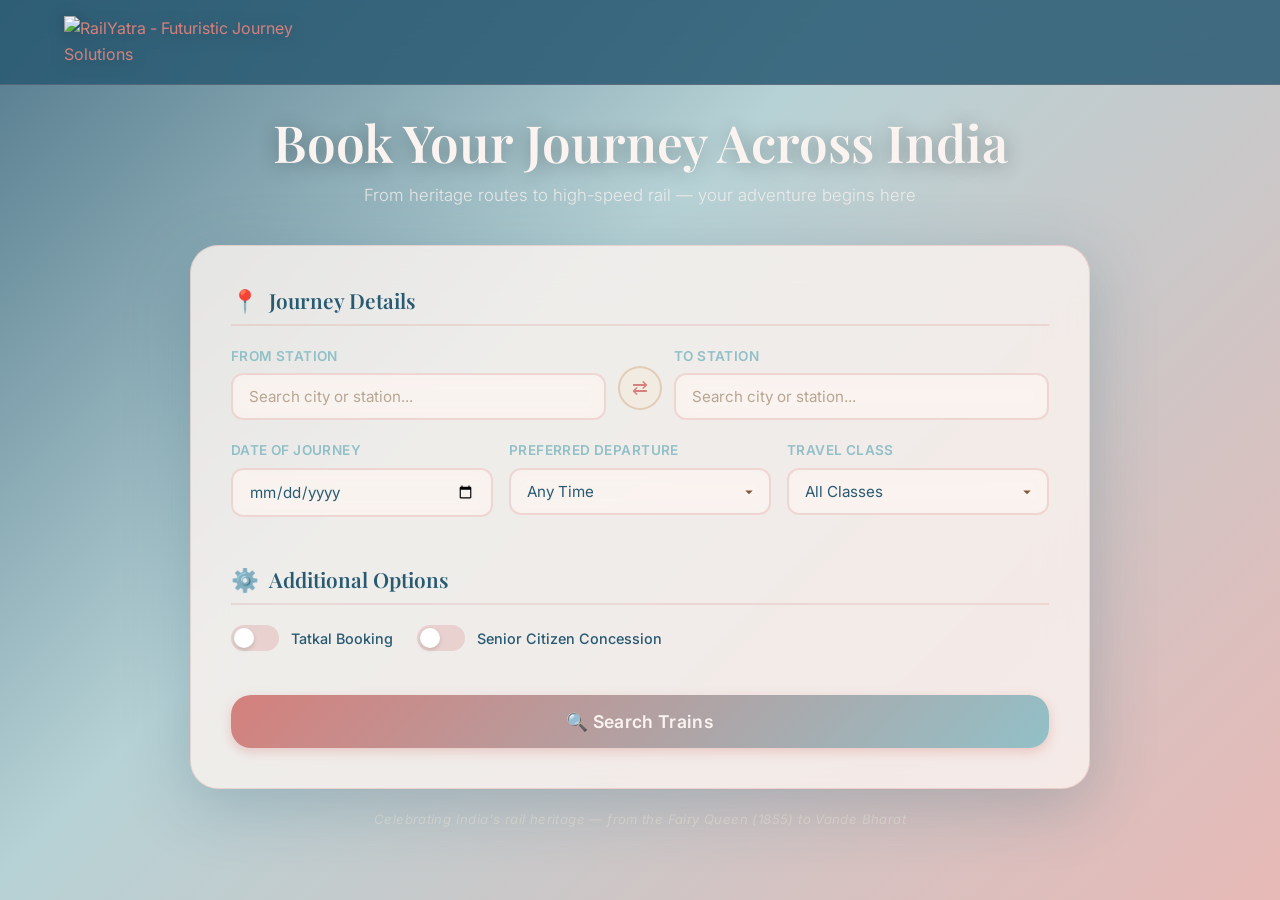
==== index.html @ cb6eae17 "Fix slideshow active class for hero section" ====
<!DOCTYPE html>
<html lang="en">
<head>
  <meta charset="UTF-8">
  <meta name="viewport" content="width=device-width, initial-scale=1.0">
  <meta name="description" content="RailYatra — Book Indian train tickets with ease. Search trains, compare prices, and book seats or apply for waiting list.">
  <title>RailYatra — Train Seat Booking Portal</title>
  <meta charset="UTF-8" />
  <title>RailYatra — Train Seat Booking Portal</title>
  
  <!-- Add your favicon here -->
  <link rel="icon" type="image/png" href="https://cdn.phototourl.com/free/2026-08-19-76118bb4-a28d-4fdc-ba7e-831e129bc135.png" />
  <link rel="stylesheet" href="styles.css">
  <style>
    /* Station dropdown styles */
    .station-input-wrapper {
      position: relative;
    }
    .station-dropdown {
      display: none;
      position: absolute;
      top: 100%;
      left: 0;
      right: 0;
      max-height: 240px;
      overflow-y: auto;
      background: rgba(243, 233, 220, 0.97);
      backdrop-filter: blur(16px);
      border: 1px solid rgba(192, 133, 82, 0.25);
      border-top: none;
      border-radius: 0 0 var(--radius-md) var(--radius-md);
      box-shadow: 0 8px 24px rgba(94, 48, 35, 0.15);
      z-index: 100;
    }
    .station-dropdown.visible { display: block; }
    .station-option {
      padding: 10px 16px;
      cursor: pointer;
      display: flex;
      align-items: center;
      gap: 12px;
      transition: background 0.15s;
      border-bottom: 1px solid rgba(192, 133, 82, 0.08);
    }
    .station-option:hover {
      background: rgba(192, 133, 82, 0.12);
    }
    .station-opt-code {
      font-weight: 700;
      font-size: 0.85rem;
      color: var(--amber);
      min-width: 45px;
      letter-spacing: 0.04em;
    }
    .station-opt-name {
      font-size: 0.88rem;
      color: var(--deep-brown);
      flex: 1;
    }
    .station-opt-city {
      font-size: 0.78rem;
      color: var(--text-muted);
    }

    /* Swap button */
    .swap-btn {
      width: 44px;
      height: 44px;
      border-radius: 50%;
      border: 2px solid rgba(192, 133, 82, 0.3);
      background: rgba(243, 233, 220, 0.6);
      color: var(--amber);
      font-size: 1.2rem;
      cursor: pointer;
      display: flex;
      align-items: center;
      justify-content: center;
      transition: all 0.3s ease;
      flex-shrink: 0;
      margin-top: 20px;
    }
    .swap-btn:hover {
      background: var(--amber);
      color: var(--cream);
      transform: rotate(180deg);
    }

    /* Station row layout */
    .station-row {
      display: flex;
      align-items: flex-start;
      gap: 12px;
    }
    .station-row .form-group { flex: 1; }

    /* Form section spacing */
    .form-section {
      margin-bottom: 28px;
    }
    .form-section:last-child { margin-bottom: 0; }

    /* Options row */
    .options-row {
      display: flex;
      gap: 24px;
      flex-wrap: wrap;
      margin-top: 8px;
    }

    /* Heritage banner text */
    .heritage-text {
      text-align: center;
      margin-top: 20px;
      font-size: 0.82rem;
      color: rgba(243, 233, 220, 0.5);
      font-style: italic;
      letter-spacing: 0.03em;
    }
  </style>
</head>
<body>

  <!-- Navbar -->
  <nav class="navbar" id="main-navbar">
    <div class="container">
      <a href="index.html" class="navbar-brand" title="RailYatra - Futuristic Journey Solutions">
        <img src="https://cdn.phototourl.com/free/2026-08-19-053d87a8-767c-47d0-b0b3-64b555b55510.png" alt="RailYatra - Futuristic Journey Solutions" class="main-brand-logo">
      </a>
    </div>
  </nav>

  <!-- Hero Section -->
<section class="hero" id="hero">
    <!-- Slideshow Background -->
    <div class="hero-slideshow">
    <div class="slide" style="background-image: url('heritage-train.jpg')"></div>
    <div class="slide" style="background-image: url('train-evolution.jpg')"></div>
    <div class="slide" style="background-image: url('modern-train.jpg')"></div>
</div>
    <div class="hero-overlay"></div>

    <!-- Booking Form -->
    <div class="hero-content">
      <h1 class="hero-title">Book Your Journey Across India</h1>
      <p class="hero-subtitle">From heritage routes to high-speed rail — your adventure begins here</p>

      <form class="booking-form" id="booking-form" autocomplete="off">

        <!-- Journey Details -->
        <div class="form-section">
          <h3 class="section-title"><span class="icon">📍</span> Journey Details</h3>

          <div class="station-row">
            <div class="form-group">
              <label for="from-station">From Station</label>
              <div class="station-input-wrapper">
                <input type="text" id="from-station" class="form-control station-input" placeholder="Search city or station..." required>
                <div class="station-dropdown"></div>
              </div>
            </div>

            <button type="button" class="swap-btn" onclick="swapStations()" title="Swap stations">⇄</button>

            <div class="form-group">
              <label for="to-station">To Station</label>
              <div class="station-input-wrapper">
                <input type="text" id="to-station" class="form-control station-input" placeholder="Search city or station..." required>
                <div class="station-dropdown"></div>
              </div>
            </div>
          </div>

          <div class="form-row">
            <div class="form-group">
              <label for="journey-date">Date of Journey</label>
              <input type="date" id="journey-date" class="form-control" required>
            </div>
            <div class="form-group">
              <label for="pref-time">Preferred Departure</label>
              <select id="pref-time" class="form-control">
                <option value="any">Any Time</option>
                <option value="morning">Morning (6 AM – 12 PM)</option>
                <option value="afternoon">Afternoon (12 PM – 5 PM)</option>
                <option value="evening">Evening (5 PM – 9 PM)</option>
                <option value="night">Night (9 PM – 6 AM)</option>
              </select>
            </div>
            <div class="form-group">
              <label for="travel-class">Travel Class</label>
              <select id="travel-class" class="form-control">
                <option value="">All Classes</option>
                <option value="SL">Sleeper (SL)</option>
                <option value="3A">3rd AC (3A)</option>
                <option value="2A">2nd AC (2A)</option>
                <option value="1A">1st AC (1A)</option>
              </select>
            </div>
          </div>
        </div>



        <!-- Additional Options -->
        <div class="form-section">
          <h3 class="section-title"><span class="icon">⚙️</span> Additional Options</h3>
          <div class="options-row">
            <div class="toggle-wrapper">
              <label class="toggle-switch">
                <input type="checkbox" id="tatkal-toggle">
                <span class="toggle-slider"></span>
              </label>
              <span class="toggle-label">Tatkal Booking</span>
            </div>
            <div class="toggle-wrapper">
              <label class="toggle-switch">
                <input type="checkbox" id="senior-toggle">
                <span class="toggle-slider"></span>
              </label>
              <span class="toggle-label">Senior Citizen Concession</span>
            </div>
          </div>
        </div>

        <!-- Submit -->
        <button type="submit" class="btn btn-primary btn-lg" style="width:100%;">
          🔍 Search Trains
        </button>
      </form>

      <p class="heritage-text">Celebrating India's rail heritage — from the Fairy Queen (1855) to Vande Bharat</p>
    </div>
  </section>

  <script src="app.js"></script>
</body>
</html>
---- styles.css ----
/* ============================================================
   TRAIN SEAT BOOKING PORTAL — Design System
   Color Palette: #F3E9DC #C08552 #5E3023 #895737
   Fonts: Inter (body), Playfair Display (headings)
   ============================================================ */

@import url('https://fonts.googleapis.com/css2?family=Inter:wght@300;400;500;600;700&family=Playfair+Display:wght@400;500;600;700&display=swap');

/* ---------- Design Tokens ---------- */
:root {
  --cream:        #FAF3F0;
  --amber:        #D4807C;
  --deep-brown:   #285A72;
  --medium-brown: #92C0C7;

  --cream-rgb:        250, 243, 240;
  --amber-rgb:        212, 128, 124;
  --deep-brown-rgb:   40, 90, 114;
  --medium-brown-rgb: 146, 192, 199;

  --bg:           var(--cream);
  --text:         var(--deep-brown);
  --text-muted:   #8B7355;
  --accent:       var(--amber);
  --accent-hover: #A8703D;
  --card-bg:      rgba(var(--cream-rgb), 0.75);
  --card-border:  rgba(var(--amber-rgb), 0.25);

  --glass-bg:     rgba(var(--cream-rgb), 0.65);
  --glass-border: rgba(var(--amber-rgb), 0.2);
  --glass-shadow: 0 8px 32px rgba(var(--deep-brown-rgb), 0.15);

  --radius-sm:  8px;
  --radius-md:  12px;
  --radius-lg:  20px;
  --radius-xl:  28px;

  --shadow-sm:  0 2px 8px rgba(var(--deep-brown-rgb), 0.08);
  --shadow-md:  0 4px 16px rgba(var(--deep-brown-rgb), 0.12);
  --shadow-lg:  0 8px 32px rgba(var(--deep-brown-rgb), 0.18);
  --shadow-xl:  0 16px 48px rgba(var(--deep-brown-rgb), 0.22);

  --font-body:    'Inter', -apple-system, BlinkMacSystemFont, sans-serif;
  --font-heading: 'Playfair Display', Georgia, serif;

  --transition-fast: 0.15s ease;
  --transition-med:  0.3s ease;
  --transition-slow: 0.5s ease;

  --green:  #2E7D32;
  --orange: #E65100;
  --red:    #C62828;
}

/* ---------- Reset & Base ---------- */
*, *::before, *::after { box-sizing: border-box; margin: 0; padding: 0; }

html {
  font-size: 16px;
  scroll-behavior: smooth;
  -webkit-font-smoothing: antialiased;
}

body {
  font-family: var(--font-body);
  color: var(--text);
  background: var(--bg);
  line-height: 1.6;
  min-height: 100vh;
  overflow-x: hidden;
}

h1, h2, h3, h4 {
  font-family: var(--font-heading);
  font-weight: 600;
  line-height: 1.25;
}

a { color: var(--amber); text-decoration: none; transition: color var(--transition-fast); }
a:hover { color: var(--accent-hover); }

img { max-width: 100%; display: block; }

/* ---------- Utility ---------- */
.container {
  width: 100%;
  max-width: 1200px;
  margin: 0 auto;
  padding: 0 24px;
}

.sr-only {
  position: absolute; width: 1px; height: 1px;
  padding: 0; margin: -1px; overflow: hidden;
  clip: rect(0,0,0,0); border: 0;
}

/* ---------- Glassmorphism Card ---------- */
.glass-card {
  background: var(--glass-bg);
  backdrop-filter: blur(20px);
  -webkit-backdrop-filter: blur(20px);
  border: 1px solid var(--glass-border);
  border-radius: var(--radius-lg);
  box-shadow: var(--glass-shadow);
  padding: 32px;
  transition: transform var(--transition-med), box-shadow var(--transition-med);
}

.glass-card:hover {
  transform: translateY(-2px);
  box-shadow: var(--shadow-xl);
}

/* ---------- Buttons ---------- */
.btn {
  display: inline-flex;
  align-items: center;
  justify-content: center;
  gap: 8px;
  padding: 12px 28px;
  border: none;
  border-radius: var(--radius-md);
  font-family: var(--font-body);
  font-size: 0.95rem;
  font-weight: 600;
  cursor: pointer;
  transition: all var(--transition-med);
  position: relative;
  overflow: hidden;
  letter-spacing: 0.02em;
}

.btn::after {
  content: '';
  position: absolute;
  inset: 0;
  background: radial-gradient(circle at var(--ripple-x, 50%) var(--ripple-y, 50%), rgba(255,255,255,0.3) 0%, transparent 60%);
  opacity: 0;
  transition: opacity 0.4s;
}

.btn:active::after { opacity: 1; }

.btn-primary {
  background: linear-gradient(135deg, var(--amber), var(--medium-brown));
  color: var(--cream);
  box-shadow: 0 4px 12px rgba(var(--amber-rgb), 0.35);
}

.btn-primary:hover {
  background: linear-gradient(135deg, var(--accent-hover), var(--deep-brown));
  box-shadow: 0 6px 20px rgba(var(--amber-rgb), 0.45);
  transform: translateY(-2px);
}

.btn-secondary {
  background: transparent;
  color: var(--amber);
  border: 2px solid var(--amber);
}

.btn-secondary:hover {
  background: rgba(var(--amber-rgb), 0.1);
  transform: translateY(-2px);
}

.btn-success {
  background: linear-gradient(135deg, #2E7D32, #1B5E20);
  color: white;
  box-shadow: 0 4px 12px rgba(46, 125, 50, 0.35);
}

.btn-success:hover {
  background: linear-gradient(135deg, #1B5E20, #0D3B12);
  transform: translateY(-2px);
}

.btn-warning {
  background: linear-gradient(135deg, #E65100, #BF360C);
  color: white;
  box-shadow: 0 4px 12px rgba(230, 81, 0, 0.35);
}

.btn-warning:hover {
  background: linear-gradient(135deg, #BF360C, #8B2500);
  transform: translateY(-2px);
}

.btn-lg {
  padding: 16px 40px;
  font-size: 1.1rem;
  border-radius: var(--radius-lg);
}

.btn-sm {
  padding: 8px 18px;
  font-size: 0.85rem;
}

.btn:disabled {
  opacity: 0.5;
  cursor: not-allowed;
  transform: none !important;
}

/* ---------- Form Controls ---------- */
.form-group {
  margin-bottom: 20px;
}

.form-group label {
  display: block;
  font-size: 0.85rem;
  font-weight: 600;
  color: var(--medium-brown);
  margin-bottom: 6px;
  letter-spacing: 0.03em;
  text-transform: uppercase;
}

.form-control {
  width: 100%;
  padding: 12px 16px;
  border: 2px solid rgba(var(--amber-rgb), 0.25);
  border-radius: var(--radius-md);
  font-family: var(--font-body);
  font-size: 0.95rem;
  color: var(--deep-brown);
  background: rgba(var(--cream-rgb), 0.6);
  backdrop-filter: blur(8px);
  transition: all var(--transition-med);
  outline: none;
}

.form-control:focus {
  border-color: var(--amber);
  box-shadow: 0 0 0 3px rgba(var(--amber-rgb), 0.15);
  background: rgba(var(--cream-rgb), 0.9);
}

.form-control::placeholder {
  color: var(--text-muted);
  opacity: 0.6;
}

select.form-control {
  appearance: none;
  background-image: url("data:image/svg+xml,%3Csvg xmlns='http://www.w3.org/2000/svg' width='12' height='12' fill='%23895737' viewBox='0 0 16 16'%3E%3Cpath d='M8 11L3 6h10z'/%3E%3C/svg%3E");
  background-repeat: no-repeat;
  background-position: right 14px center;
  padding-right: 40px;
}

.form-check {
  display: flex;
  align-items: center;
  gap: 10px;
  cursor: pointer;
}

.form-check input[type="checkbox"],
.form-check input[type="radio"] {
  width: 18px;
  height: 18px;
  accent-color: var(--amber);
  cursor: pointer;
}

.form-row {
  display: grid;
  grid-template-columns: repeat(auto-fit, minmax(200px, 1fr));
  gap: 16px;
}

/* ---------- Header / Navbar ---------- */
.navbar {
  position: fixed;
  top: 0;
  left: 0;
  right: 0;
  z-index: 1000;
  padding: 16px 0;
  background: rgba(var(--deep-brown-rgb), 0.85);
  backdrop-filter: blur(16px);
  -webkit-backdrop-filter: blur(16px);
  border-bottom: 1px solid rgba(var(--amber-rgb), 0.2);
  transition: all var(--transition-med);
}

.navbar.scrolled {
  padding: 10px 0;
  background: rgba(var(--deep-brown-rgb), 0.95);
}

.navbar .container {
  display: flex;
  justify-content: space-between;
  align-items: center;
}

.navbar-brand {
  display: inline-flex;
  align-items: center;
  text-decoration: none;
}

.main-brand-logo {
  height: 52px;
  width: auto;
  max-width: 280px;
  object-fit: contain;
  display: block;
  filter: drop-shadow(0 2px 8px rgba(0, 0, 0, 0.25));
  transition: transform 0.25s cubic-bezier(0.34, 1.56, 0.64, 1), filter 0.25s ease;
}

.navbar-brand:hover .main-brand-logo {
  transform: scale(1.04);
  filter: drop-shadow(0 4px 14px rgba(56, 189, 248, 0.45));
}

.logo-rail {
  font-weight: 700;
  color: var(--cream);
}

.logo-yatra {
  font-weight: 400;
  font-style: italic;
  color: var(--amber);
  margin-left: 2px;
}

.wallet-badge {
  display: flex;
  align-items: center;
  gap: 8px;
  padding: 8px 20px;
  background: rgba(var(--cream-rgb), 0.15);
  border: 1px solid rgba(var(--cream-rgb), 0.2);
  border-radius: 50px;
  color: var(--cream);
  font-weight: 600;
  font-size: 0.95rem;
  transition: all var(--transition-med);
}

.wallet-badge:hover {
  background: rgba(var(--cream-rgb), 0.25);
}

.wallet-badge .coin-icon {
  font-size: 1.2rem;
}

/* ---------- Hero Section ---------- */
.hero {
  position: relative;
  min-height: 100vh;
  display: flex;
  align-items: center;
  justify-content: center;
  padding: 100px 24px 60px;
  overflow: hidden;
}

.hero-slideshow {
  position: absolute;
  inset: 0;
  z-index: 0;
}

.hero-slideshow .slide {
  position: absolute;
  inset: 0;
  background-size: cover;
  background-position: center;
  opacity: 0;
  transition: opacity 1.5s ease-in-out;
}

.hero-slideshow .slide.active {
  opacity: 1;
}

.hero-overlay {
  position: absolute;
  inset: 0;
  background: linear-gradient(
    135deg,
    rgba(var(--deep-brown-rgb), 0.80) 0%,
    rgba(var(--medium-brown-rgb), 0.65) 40%,
    rgba(var(--amber-rgb), 0.50) 100%
  );
  z-index: 1;
}

.hero-content {
  position: relative;
  z-index: 2;
  width: 100%;
  max-width: 900px;
}

.hero-title {
  font-family: var(--font-heading);
  font-size: clamp(2rem, 5vw, 3.2rem);
  color: var(--cream);
  text-align: center;
  margin-bottom: 8px;
  text-shadow: 0 2px 20px rgba(0,0,0,0.3);
}

.hero-subtitle {
  text-align: center;
  color: rgba(var(--cream-rgb), 0.8);
  font-size: 1.05rem;
  margin-bottom: 36px;
  font-weight: 300;
}

/* ---------- Booking Form ---------- */
.booking-form {
  background: rgba(var(--cream-rgb), 0.82);
  backdrop-filter: blur(24px);
  -webkit-backdrop-filter: blur(24px);
  border: 1px solid rgba(var(--amber-rgb), 0.25);
  border-radius: var(--radius-xl);
  padding: 40px;
  box-shadow: 0 16px 64px rgba(var(--deep-brown-rgb), 0.25);
  animation: slideUp 0.8s ease-out;
}

.booking-form .section-title {
  font-family: var(--font-heading);
  font-size: 1.3rem;
  color: var(--deep-brown);
  margin-bottom: 20px;
  padding-bottom: 10px;
  border-bottom: 2px solid rgba(var(--amber-rgb), 0.2);
  display: flex;
  align-items: center;
  gap: 10px;
}

.booking-form .section-title .icon {
  font-size: 1.4rem;
}

/* Traveller card */
.traveller-card {
  background: rgba(var(--amber-rgb), 0.08);
  border: 1px solid rgba(var(--amber-rgb), 0.15);
  border-radius: var(--radius-md);
  padding: 20px;
  margin-bottom: 16px;
  position: relative;
  animation: fadeIn 0.4s ease;
}

.traveller-card .traveller-header {
  display: flex;
  justify-content: space-between;
  align-items: center;
  margin-bottom: 16px;
}

.traveller-card .traveller-number {
  font-weight: 700;
  font-size: 0.9rem;
  color: var(--medium-brown);
  text-transform: uppercase;
  letter-spacing: 0.05em;
}

.traveller-card .remove-traveller {
  width: 32px;
  height: 32px;
  border-radius: 50%;
  border: 1px solid rgba(198, 40, 40, 0.3);
  background: rgba(198, 40, 40, 0.08);
  color: var(--red);
  cursor: pointer;
  display: flex;
  align-items: center;
  justify-content: center;
  font-size: 1.1rem;
  transition: all var(--transition-fast);
}

.traveller-card .remove-traveller:hover {
  background: rgba(198, 40, 40, 0.15);
  border-color: var(--red);
}

.add-traveller-btn {
  width: 100%;
  padding: 14px;
  border: 2px dashed rgba(var(--amber-rgb), 0.35);
  border-radius: var(--radius-md);
  background: transparent;
  color: var(--amber);
  font-family: var(--font-body);
  font-weight: 600;
  font-size: 0.95rem;
  cursor: pointer;
  transition: all var(--transition-med);
  margin-bottom: 24px;
}

.add-traveller-btn:hover {
  border-color: var(--amber);
  background: rgba(var(--amber-rgb), 0.06);
}

/* Toggle switch */
.toggle-wrapper {
  display: flex;
  align-items: center;
  gap: 12px;
  margin-bottom: 16px;
}

.toggle-switch {
  position: relative;
  width: 48px;
  height: 26px;
}

.toggle-switch input { opacity: 0; width: 0; height: 0; }

.toggle-slider {
  position: absolute;
  inset: 0;
  background: rgba(var(--amber-rgb), 0.25);
  border-radius: 26px;
  cursor: pointer;
  transition: var(--transition-med);
}

.toggle-slider::before {
  content: '';
  position: absolute;
  width: 20px;
  height: 20px;
  left: 3px;
  bottom: 3px;
  background: white;
  border-radius: 50%;
  transition: var(--transition-med);
  box-shadow: 0 2px 4px rgba(0,0,0,0.15);
}

.toggle-switch input:checked + .toggle-slider {
  background: var(--amber);
}

.toggle-switch input:checked + .toggle-slider::before {
  transform: translateX(22px);
}

.toggle-label {
  font-size: 0.9rem;
  font-weight: 500;
  color: var(--deep-brown);
}

/* ---------- Train Listing Page ---------- */
.page-wrapper {
  padding-top: 80px;
  min-height: 100vh;
  background: linear-gradient(165deg, var(--cream) 0%, #EDE0D0 50%, #E5D5C3 100%);
}

.search-summary {
  background: linear-gradient(135deg, var(--deep-brown), var(--medium-brown));
  color: var(--cream);
  padding: 28px 0;
  margin-bottom: 32px;
}

.search-summary .route {
  display: flex;
  align-items: center;
  justify-content: center;
  gap: 16px;
  flex-wrap: wrap;
}

.search-summary .station-name {
  font-family: var(--font-heading);
  font-size: 1.5rem;
  font-weight: 700;
}

.search-summary .route-arrow {
  font-size: 1.4rem;
  opacity: 0.7;
}

.search-summary .route-meta {
  text-align: center;
  margin-top: 8px;
  font-size: 0.9rem;
  opacity: 0.8;
}

/* Sort & Filter Bar */
.sort-filter-bar {
  background: rgba(var(--cream-rgb), 0.9);
  backdrop-filter: blur(12px);
  border: 1px solid var(--card-border);
  border-radius: var(--radius-lg);
  padding: 20px 24px;
  margin-bottom: 24px;
  display: flex;
  align-items: center;
  justify-content: space-between;
  gap: 16px;
  flex-wrap: wrap;
  box-shadow: var(--shadow-sm);
}

.sort-filter-bar .filter-group {
  display: flex;
  align-items: center;
  gap: 10px;
}

.sort-filter-bar label {
  font-size: 0.8rem;
  font-weight: 700;
  color: var(--medium-brown);
  text-transform: uppercase;
  letter-spacing: 0.06em;
  white-space: nowrap;
}

.sort-filter-bar select {
  padding: 8px 32px 8px 12px;
  border: 1.5px solid rgba(var(--amber-rgb), 0.3);
  border-radius: var(--radius-sm);
  font-family: var(--font-body);
  font-size: 0.85rem;
  color: var(--deep-brown);
  background: white;
  cursor: pointer;
  appearance: none;
  background-image: url("data:image/svg+xml,%3Csvg xmlns='http://www.w3.org/2000/svg' width='10' height='10' fill='%23895737' viewBox='0 0 16 16'%3E%3Cpath d='M8 11L3 6h10z'/%3E%3C/svg%3E");
  background-repeat: no-repeat;
  background-position: right 10px center;
  outline: none;
  transition: all var(--transition-fast);
}

.sort-filter-bar select:focus {
  border-color: var(--amber);
  box-shadow: 0 0 0 2px rgba(var(--amber-rgb), 0.15);
}

.filter-chips {
  display: flex;
  gap: 8px;
  flex-wrap: wrap;
}

.filter-chip {
  padding: 6px 14px;
  border-radius: 50px;
  border: 1.5px solid rgba(var(--amber-rgb), 0.3);
  background: transparent;
  color: var(--medium-brown);
  font-family: var(--font-body);
  font-size: 0.8rem;
  font-weight: 600;
  cursor: pointer;
  transition: all var(--transition-fast);
}

.filter-chip:hover, .filter-chip.active {
  background: var(--amber);
  color: var(--cream);
  border-color: var(--amber);
}

/* Train Cards */
.train-list {
  display: flex;
  flex-direction: column;
  gap: 20px;
  padding-bottom: 60px;
}

.train-card {
  background: rgba(var(--cream-rgb), 0.88);
  backdrop-filter: blur(12px);
  border: 1px solid rgba(var(--amber-rgb), 0.15);
  border-radius: var(--radius-lg);
  padding: 28px;
  box-shadow: var(--shadow-md);
  transition: all var(--transition-med);
  animation: fadeIn 0.5s ease-out;
}

.train-card:hover {
  transform: translateY(-3px);
  box-shadow: var(--shadow-lg);
  border-color: rgba(var(--amber-rgb), 0.35);
}

.train-card-header {
  display: flex;
  justify-content: space-between;
  align-items: flex-start;
  margin-bottom: 20px;
  flex-wrap: wrap;
  gap: 12px;
}

.train-name-group .train-number {
  font-size: 0.8rem;
  font-weight: 700;
  color: var(--amber);
  letter-spacing: 0.05em;
  text-transform: uppercase;
}

.train-name-group .train-name {
  font-family: var(--font-heading);
  font-size: 1.25rem;
  color: var(--deep-brown);
  margin-top: 2px;
}

.train-type-badge {
  padding: 4px 14px;
  border-radius: 50px;
  font-size: 0.75rem;
  font-weight: 700;
  text-transform: uppercase;
  letter-spacing: 0.06em;
}

.badge-superfast { background: rgba(46, 125, 50, 0.12); color: var(--green); }
.badge-express   { background: rgba(var(--amber-rgb), 0.15); color: var(--amber); }
.badge-vande     { background: rgba(var(--deep-brown-rgb), 0.1); color: var(--deep-brown); border: 1px solid rgba(var(--deep-brown-rgb), 0.2); }
.badge-mail      { background: rgba(var(--medium-brown-rgb), 0.12); color: var(--medium-brown); }

.train-schedule {
  display: flex;
  align-items: center;
  gap: 20px;
  margin-bottom: 20px;
  flex-wrap: wrap;
}

.time-block {
  text-align: center;
  min-width: 90px;
}

.time-block .time {
  font-size: 1.5rem;
  font-weight: 700;
  color: var(--deep-brown);
}

.time-block .station-code {
  font-size: 0.8rem;
  color: var(--text-muted);
  font-weight: 500;
  margin-top: 2px;
}

.journey-line {
  flex: 1;
  display: flex;
  flex-direction: column;
  align-items: center;
  min-width: 120px;
  position: relative;
}

.journey-line .duration {
  font-size: 0.8rem;
  font-weight: 600;
  color: var(--medium-brown);
  margin-bottom: 6px;
}

.journey-line .line {
  width: 100%;
  height: 2px;
  background: linear-gradient(90deg, var(--amber), var(--medium-brown));
  position: relative;
}

.journey-line .line::before,
.journey-line .line::after {
  content: '';
  position: absolute;
  top: 50%;
  transform: translateY(-50%);
  width: 8px;
  height: 8px;
  border-radius: 50%;
  background: var(--amber);
}

.journey-line .line::before { left: 0; }
.journey-line .line::after  { right: 0; }

.journey-line .stops-label {
  font-size: 0.75rem;
  color: var(--text-muted);
  margin-top: 6px;
  cursor: pointer;
  transition: color var(--transition-fast);
}

.journey-line .stops-label:hover {
  color: var(--amber);
}

.stops-detail {
  display: none;
  background: rgba(var(--amber-rgb), 0.06);
  border: 1px solid rgba(var(--amber-rgb), 0.12);
  border-radius: var(--radius-sm);
  padding: 12px 16px;
  margin-bottom: 16px;
  font-size: 0.85rem;
  color: var(--text-muted);
  animation: fadeIn 0.3s ease;
}

.stops-detail.visible { display: block; }

.train-card-footer {
  display: flex;
  justify-content: space-between;
  align-items: center;
  flex-wrap: wrap;
  gap: 16px;
  padding-top: 16px;
  border-top: 1px solid rgba(var(--amber-rgb), 0.12);
}

.availability-badges {
  display: flex;
  gap: 10px;
  flex-wrap: wrap;
}

.avail-badge {
  padding: 6px 14px;
  border-radius: var(--radius-sm);
  font-size: 0.78rem;
  font-weight: 700;
  display: flex;
  flex-direction: column;
  align-items: center;
  min-width: 70px;
}

.avail-badge .class-label {
  font-size: 0.7rem;
  text-transform: uppercase;
  letter-spacing: 0.04em;
  opacity: 0.8;
}

.avail-available {
  background: rgba(46, 125, 50, 0.1);
  color: var(--green);
  border: 1px solid rgba(46, 125, 50, 0.2);
}

.avail-waiting {
  background: rgba(230, 81, 0, 0.1);
  color: var(--orange);
  border: 1px solid rgba(230, 81, 0, 0.2);
}

.avail-none {
  background: rgba(198, 40, 40, 0.08);
  color: var(--red);
  border: 1px solid rgba(198, 40, 40, 0.15);
  opacity: 0.6;
}

.price-actions {
  display: flex;
  align-items: center;
  gap: 16px;
}

.price-tag {
  font-size: 1.3rem;
  font-weight: 700;
  color: var(--deep-brown);
}

.price-tag .coin {
  font-size: 1rem;
  margin-right: 2px;
}

.price-tag .per-person {
  font-size: 0.75rem;
  font-weight: 400;
  color: var(--text-muted);
}

/* ---------- Payment Page ---------- */
.payment-grid {
  display: grid;
  grid-template-columns: 1fr 1fr;
  gap: 32px;
  padding: 40px 0 60px;
}

.booking-summary-card {
  background: rgba(var(--cream-rgb), 0.88);
  backdrop-filter: blur(16px);
  border: 1px solid rgba(var(--amber-rgb), 0.2);
  border-radius: var(--radius-xl);
  padding: 32px;
  box-shadow: var(--shadow-md);
  height: fit-content;
}

.booking-summary-card h2 {
  font-size: 1.3rem;
  margin-bottom: 24px;
  color: var(--deep-brown);
}

.summary-row {
  display: flex;
  justify-content: space-between;
  padding: 10px 0;
  font-size: 0.9rem;
  border-bottom: 1px solid rgba(var(--amber-rgb), 0.1);
}

.summary-row:last-child { border-bottom: none; }

.summary-row .label {
  color: var(--text-muted);
  font-weight: 500;
}

.summary-row .value {
  color: var(--deep-brown);
  font-weight: 600;
}

.summary-total {
  margin-top: 16px;
  padding-top: 16px;
  border-top: 2px solid rgba(var(--amber-rgb), 0.25);
  display: flex;
  justify-content: space-between;
  align-items: center;
}

.summary-total .total-label {
  font-size: 1.05rem;
  font-weight: 700;
  color: var(--deep-brown);
}

.summary-total .total-value {
  font-size: 1.5rem;
  font-weight: 700;
  color: var(--amber);
}

/* Wallet Section */
.wallet-section {
  background: linear-gradient(135deg, var(--deep-brown), var(--medium-brown));
  border-radius: var(--radius-lg);
  padding: 24px;
  color: var(--cream);
  margin-bottom: 24px;
}

.wallet-section .wallet-balance-big {
  font-family: var(--font-heading);
  font-size: 2rem;
  font-weight: 700;
  margin: 8px 0;
}

.wallet-section .wallet-label {
  font-size: 0.85rem;
  opacity: 0.7;
  text-transform: uppercase;
  letter-spacing: 0.05em;
}

.topup-options {
  display: flex;
  gap: 8px;
  margin-top: 16px;
  flex-wrap: wrap;
}

.topup-btn {
  padding: 6px 16px;
  border-radius: 50px;
  border: 1px solid rgba(var(--cream-rgb), 0.3);
  background: rgba(var(--cream-rgb), 0.1);
  color: var(--cream);
  font-family: var(--font-body);
  font-size: 0.82rem;
  font-weight: 600;
  cursor: pointer;
  transition: all var(--transition-fast);
}

.topup-btn:hover {
  background: rgba(var(--cream-rgb), 0.25);
  border-color: rgba(var(--cream-rgb), 0.5);
}

/* Payment Form */
.payment-form-card {
  background: rgba(var(--cream-rgb), 0.88);
  backdrop-filter: blur(16px);
  border: 1px solid rgba(var(--amber-rgb), 0.2);
  border-radius: var(--radius-xl);
  padding: 32px;
  box-shadow: var(--shadow-md);
}

.payment-form-card h2 {
  font-size: 1.3rem;
  margin-bottom: 24px;
  color: var(--deep-brown);
}

/* Simulated credit card */
.credit-card-preview {
  width: 100%;
  aspect-ratio: 1.586;
  max-width: 380px;
  margin: 0 auto 28px;
  background: linear-gradient(135deg, var(--deep-brown) 0%, var(--medium-brown) 50%, var(--amber) 100%);
  border-radius: var(--radius-lg);
  padding: 28px;
  color: var(--cream);
  position: relative;
  box-shadow: 0 12px 32px rgba(var(--deep-brown-rgb), 0.4);
  overflow: hidden;
}

.credit-card-preview::before {
  content: '';
  position: absolute;
  top: -30%;
  right: -10%;
  width: 200px;
  height: 200px;
  border-radius: 50%;
  background: rgba(var(--cream-rgb), 0.06);
}

.credit-card-preview::after {
  content: '';
  position: absolute;
  bottom: -20%;
  left: -5%;
  width: 150px;
  height: 150px;
  border-radius: 50%;
  background: rgba(var(--cream-rgb), 0.04);
}

.card-chip {
  width: 44px;
  height: 32px;
  border-radius: 6px;
  background: linear-gradient(135deg, #D4AF37, #C5A028);
  margin-bottom: 24px;
  position: relative;
}

.card-chip::after {
  content: '';
  position: absolute;
  inset: 4px;
  border: 1px solid rgba(0,0,0,0.15);
  border-radius: 3px;
}

.card-number-display {
  font-size: 1.3rem;
  font-weight: 500;
  letter-spacing: 3px;
  margin-bottom: 20px;
  font-family: 'Courier New', monospace;
}

.card-bottom {
  display: flex;
  justify-content: space-between;
  align-items: flex-end;
}

.card-holder-display {
  font-size: 0.75rem;
  text-transform: uppercase;
  letter-spacing: 0.08em;
  opacity: 0.8;
}

.card-holder-display span {
  display: block;
  font-size: 0.9rem;
  font-weight: 600;
  opacity: 1;
  margin-top: 4px;
}

.card-expiry-display {
  font-size: 0.75rem;
  text-transform: uppercase;
  letter-spacing: 0.08em;
  opacity: 0.8;
  text-align: right;
}

.card-expiry-display span {
  display: block;
  font-size: 0.9rem;
  font-weight: 600;
  opacity: 1;
  margin-top: 4px;
}

/* ---------- Confirmation / Ticket ---------- */
.confirmation-overlay {
  position: fixed;
  inset: 0;
  background: rgba(var(--deep-brown-rgb), 0.6);
  backdrop-filter: blur(8px);
  display: flex;
  align-items: center;
  justify-content: center;
  z-index: 2000;
  animation: fadeIn 0.3s ease;
  padding: 20px;
}

.ticket-card {
  width: 100%;
  max-width: 520px;
  background: var(--cream);
  border-radius: var(--radius-xl);
  overflow: hidden;
  box-shadow: 0 24px 80px rgba(var(--deep-brown-rgb), 0.35);
  animation: ticketPop 0.5s ease-out;
}

.ticket-header {
  background: linear-gradient(135deg, var(--deep-brown), var(--medium-brown));
  padding: 28px 32px;
  color: var(--cream);
  text-align: center;
}

.ticket-header h2 {
  font-size: 1.5rem;
  margin-bottom: 4px;
}

.ticket-header .success-icon {
  font-size: 3rem;
  margin-bottom: 12px;
  display: block;
}

.ticket-body {
  padding: 32px;
}

.ticket-row {
  display: flex;
  justify-content: space-between;
  padding: 8px 0;
  font-size: 0.9rem;
}

.ticket-row .t-label {
  color: var(--text-muted);
}

.ticket-row .t-value {
  font-weight: 600;
  color: var(--deep-brown);
}

.pnr-display {
  text-align: center;
  margin: 20px 0;
  padding: 16px;
  background: rgba(var(--amber-rgb), 0.08);
  border-radius: var(--radius-md);
  border: 1px dashed rgba(var(--amber-rgb), 0.3);
}

.pnr-display .pnr-label {
  font-size: 0.75rem;
  text-transform: uppercase;
  letter-spacing: 0.08em;
  color: var(--text-muted);
  margin-bottom: 4px;
}

.pnr-display .pnr-number {
  font-size: 1.8rem;
  font-weight: 700;
  font-family: 'Courier New', monospace;
  color: var(--deep-brown);
  letter-spacing: 3px;
}

.ticket-divider {
  border: none;
  height: 2px;
  background: repeating-linear-gradient(
    90deg,
    rgba(var(--amber-rgb), 0.3) 0px,
    rgba(var(--amber-rgb), 0.3) 6px,
    transparent 6px,
    transparent 12px
  );
  margin: 16px 0;
}

.ticket-footer {
  padding: 0 32px 32px;
  display: flex;
  gap: 12px;
}

.ticket-footer .btn { flex: 1; }

/* ---------- Loading / Processing ---------- */
.processing-overlay {
  position: fixed;
  inset: 0;
  background: rgba(var(--deep-brown-rgb), 0.7);
  backdrop-filter: blur(8px);
  display: flex;
  flex-direction: column;
  align-items: center;
  justify-content: center;
  z-index: 2000;
  color: var(--cream);
}

.spinner {
  width: 56px;
  height: 56px;
  border: 4px solid rgba(var(--cream-rgb), 0.2);
  border-top-color: var(--amber);
  border-radius: 50%;
  animation: spin 0.8s linear infinite;
  margin-bottom: 20px;
}

.processing-text {
  font-size: 1.1rem;
  font-weight: 500;
}

/* ---------- No Results ---------- */
.no-results {
  text-align: center;
  padding: 80px 20px;
  color: var(--text-muted);
}

.no-results .empty-icon {
  font-size: 4rem;
  margin-bottom: 16px;
  opacity: 0.5;
}

.no-results h3 {
  font-family: var(--font-heading);
  font-size: 1.3rem;
  color: var(--deep-brown);
  margin-bottom: 8px;
}

/* ---------- Traveller List in Summary ---------- */
.traveller-list-summary {
  margin: 12px 0;
}

.traveller-summary-item {
  display: flex;
  justify-content: space-between;
  padding: 8px 12px;
  border-radius: var(--radius-sm);
  font-size: 0.85rem;
  margin-bottom: 4px;
}

.traveller-summary-item:nth-child(even) {
  background: rgba(var(--amber-rgb), 0.06);
}

/* ---------- Back Link ---------- */
.back-link {
  display: inline-flex;
  align-items: center;
  gap: 6px;
  font-size: 0.9rem;
  font-weight: 500;
  color: var(--medium-brown);
  padding: 12px 0;
  transition: color var(--transition-fast);
}

.back-link:hover { color: var(--amber); }

/* ---------- Animations ---------- */
@keyframes fadeIn {
  from { opacity: 0; }
  to   { opacity: 1; }
}

@keyframes slideUp {
  from { opacity: 0; transform: translateY(30px); }
  to   { opacity: 1; transform: translateY(0); }
}

@keyframes ticketPop {
  0%   { opacity: 0; transform: scale(0.8) translateY(20px); }
  60%  { transform: scale(1.02); }
  100% { opacity: 1; transform: scale(1) translateY(0); }
}

@keyframes spin {
  to { transform: rotate(360deg); }
}

@keyframes shimmer {
  0%   { background-position: -200% center; }
  100% { background-position: 200% center; }
}

/* Staggered card animation */
.train-card:nth-child(1) { animation-delay: 0s; }
.train-card:nth-child(2) { animation-delay: 0.08s; }
.train-card:nth-child(3) { animation-delay: 0.16s; }
.train-card:nth-child(4) { animation-delay: 0.24s; }
.train-card:nth-child(5) { animation-delay: 0.32s; }
.train-card:nth-child(6) { animation-delay: 0.4s; }

/* ---------- Responsive ---------- */
@media (max-width: 1024px) {
  .payment-grid {
    grid-template-columns: 1fr;
  }
}

@media (max-width: 768px) {
  .hero { padding: 90px 16px 40px; }
  .booking-form { padding: 24px; }
  .form-row { grid-template-columns: 1fr; }
  .train-card { padding: 20px; }
  .train-schedule { flex-direction: column; align-items: stretch; }
  .time-block { text-align: left; display: flex; align-items: center; gap: 8px; }
  .journey-line { min-width: 100%; }
  .train-card-footer { flex-direction: column; align-items: stretch; }
  .price-actions { justify-content: space-between; }
  .sort-filter-bar { flex-direction: column; align-items: stretch; }
  .filter-group { flex-wrap: wrap; }
  .credit-card-preview { max-width: 100%; }

  .booking-summary-card,
  .payment-form-card {
    padding: 24px;
  }
}

@media (max-width: 480px) {
  .navbar-brand { font-size: 1.2rem; }
  .wallet-badge { font-size: 0.85rem; padding: 6px 14px; }
  .hero-title { font-size: 1.6rem; }
  .train-name-group .train-name { font-size: 1.05rem; }
  .search-summary .station-name { font-size: 1.15rem; }
  .availability-badges { flex-direction: column; }
}
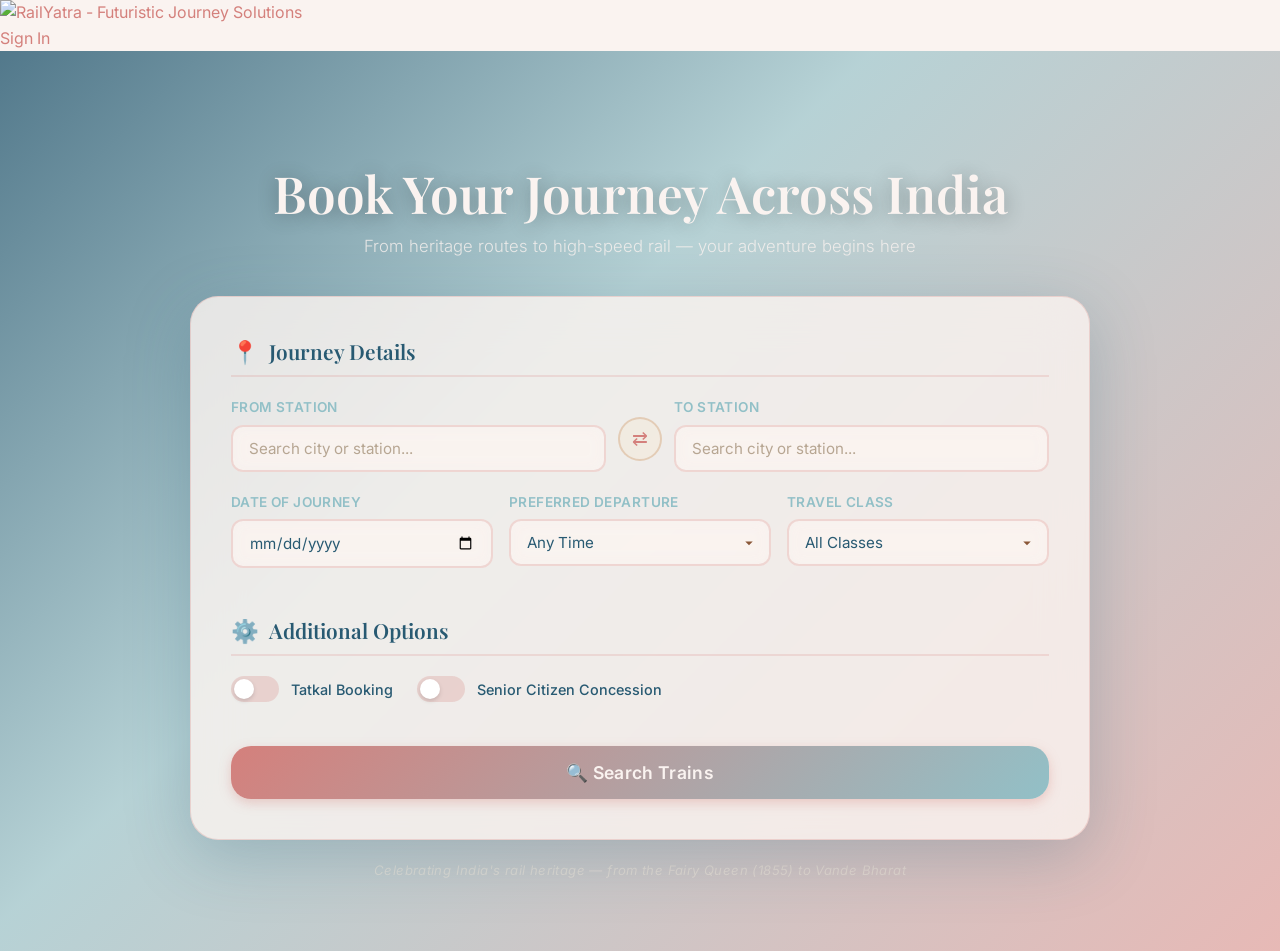
==== commit 81ead856: "Update index.html" ====
--- a/index.html
+++ b/index.html
@@ -120,14 +120,19 @@
 </head>
 <body>
 
-  <!-- Navbar -->
-  <nav class="navbar" id="main-navbar">
-    <div class="container">
-      <a href="index.html" class="navbar-brand" title="RailYatra - Futuristic Journey Solutions">
-        <img src="https://cdn.phototourl.com/free/2026-08-19-053d87a8-767c-47d0-b0b3-64b555b55510.png" alt="RailYatra - Futuristic Journey Solutions" class="main-brand-logo">
-      </a>
-    </div>
-  </nav>
+ <nav>
+  <!-- Logo Container -->
+  <div>
+    <a href="index.html" title="RailYatra - Futuristic Journey Solutions">
+      <img alt="RailYatra - Futuristic Journey Solutions" src="https://cdn.phototourl.com/free/2026-08-19-053d87a8-767c-47d0-b0b3-64b555b55510.png">
+    </a>
+  </div>
+
+  <!-- Add this new container for the button -->
+  <div class="nav-actions">
+    <a href="#signin" class="btn-signin">Sign In</a>
+  </div>
+</nav>
 
   <!-- Hero Section -->
 <section class="hero" id="hero">
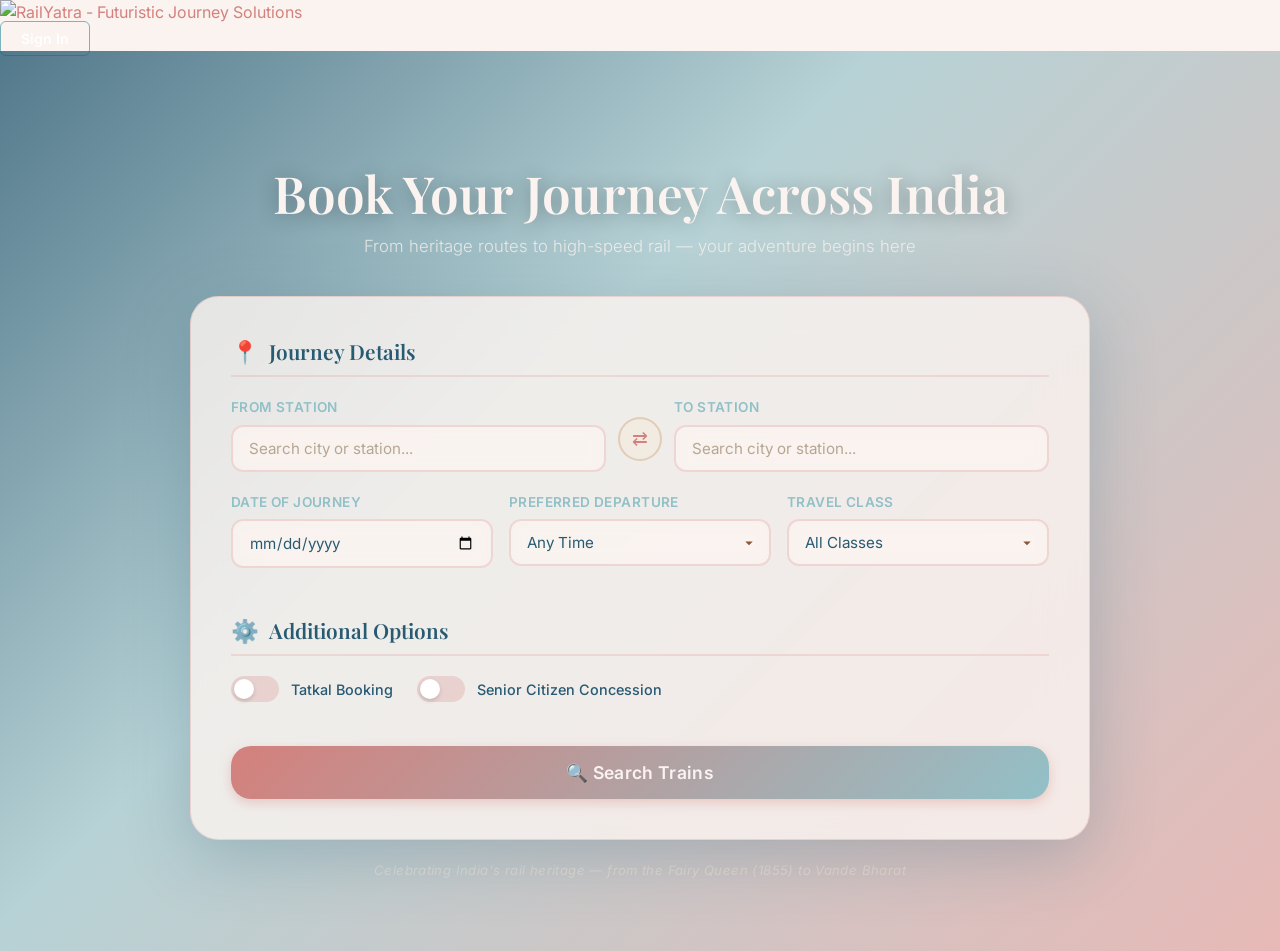
==== commit 5ba8c9dc: "Update index.html" ====
--- a/index.html
+++ b/index.html
@@ -12,6 +12,33 @@
   <link rel="icon" type="image/png" href="https://cdn.phototourl.com/free/2026-08-19-76118bb4-a28d-4fdc-ba7e-831e129bc135.png" />
   <link rel="stylesheet" href="styles.css">
   <style>
+    /* Navbar layout */
+.navbar {
+  display: flex;
+  justify-content: space-between; /* Pushes logo left, button right */
+  align-items: center;
+  padding: 15px 40px;
+  background-color: transparent; /* Adjust color to match your current header shade */
+  width: 100%;
+}
+
+/* Sign In Button styling matching UI scheme */
+.btn-signin {
+  padding: 8px 20px;
+  border: 1px solid #7cb3be; /* Theme accent color */
+  border-radius: 6px;
+  color: #ffffff;
+  text-decoration: none;
+  font-weight: 600;
+  font-size: 14px;
+  transition: all 0.3s ease;
+}
+
+/* Hover Effect */
+.btn-signin:hover {
+  background-color: #7cb3be;
+  color: #1a3b47;
+}
     /* Station dropdown styles */
     .station-input-wrapper {
       position: relative;
--- a/styles.css
+++ b/styles.css
@@ -60,7 +60,6 @@
   scroll-behavior: smooth;
   -webkit-font-smoothing: antialiased;
 }
-
 body {
   font-family: var(--font-body);
   color: var(--text);
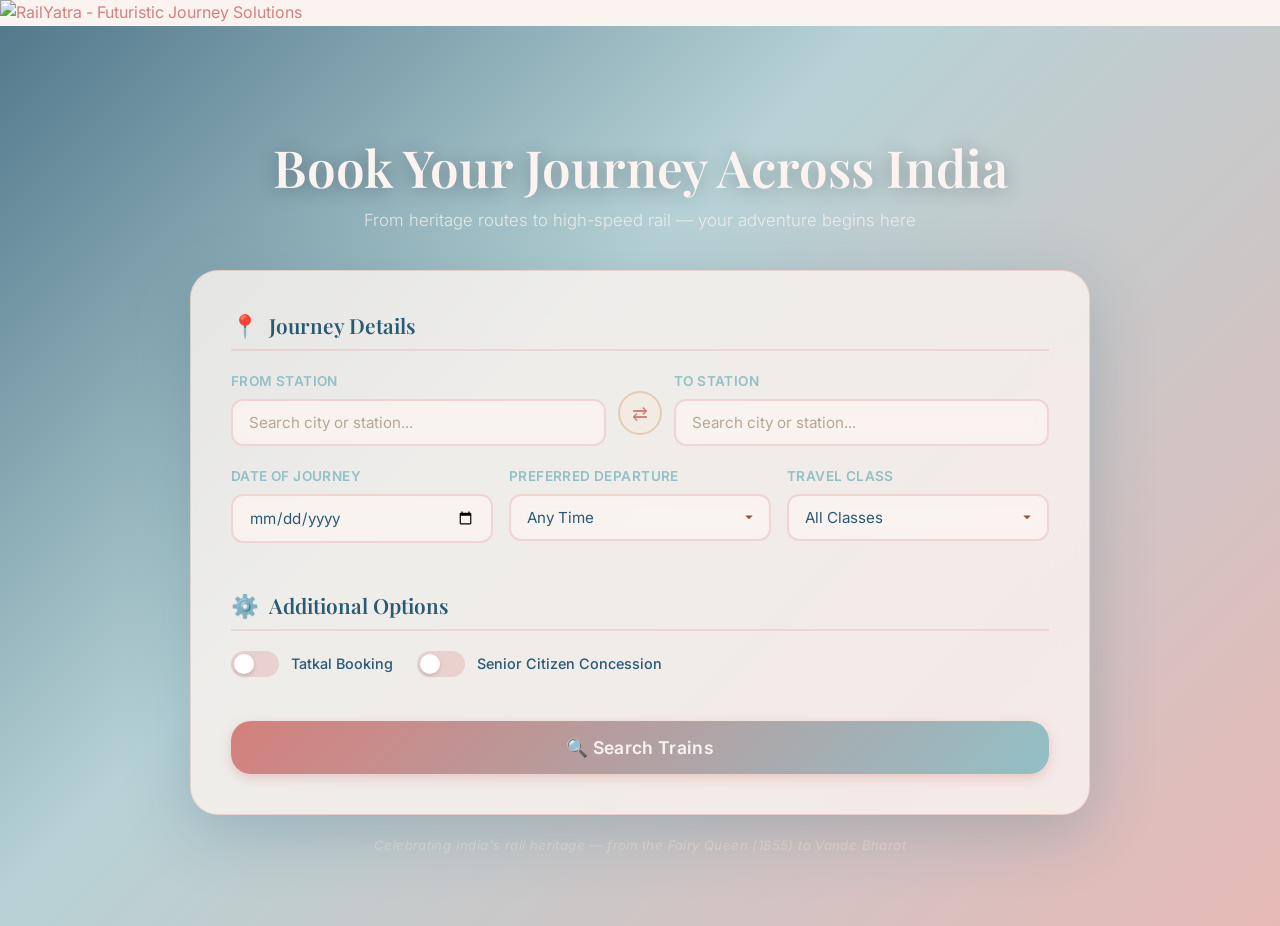
==== commit 14764400: "Remove sign-in button container from navigation Removed the sign-in button container from the naviga" ====
--- a/index.html
+++ b/index.html
@@ -154,11 +154,6 @@
       <img alt="RailYatra - Futuristic Journey Solutions" src="https://cdn.phototourl.com/free/2026-08-19-053d87a8-767c-47d0-b0b3-64b555b55510.png">
     </a>
   </div>
-
-  <!-- Add this new container for the button -->
-  <div class="nav-actions">
-    <a href="#signin" class="btn-signin">Sign In</a>
-  </div>
 </nav>
 
   <!-- Hero Section -->
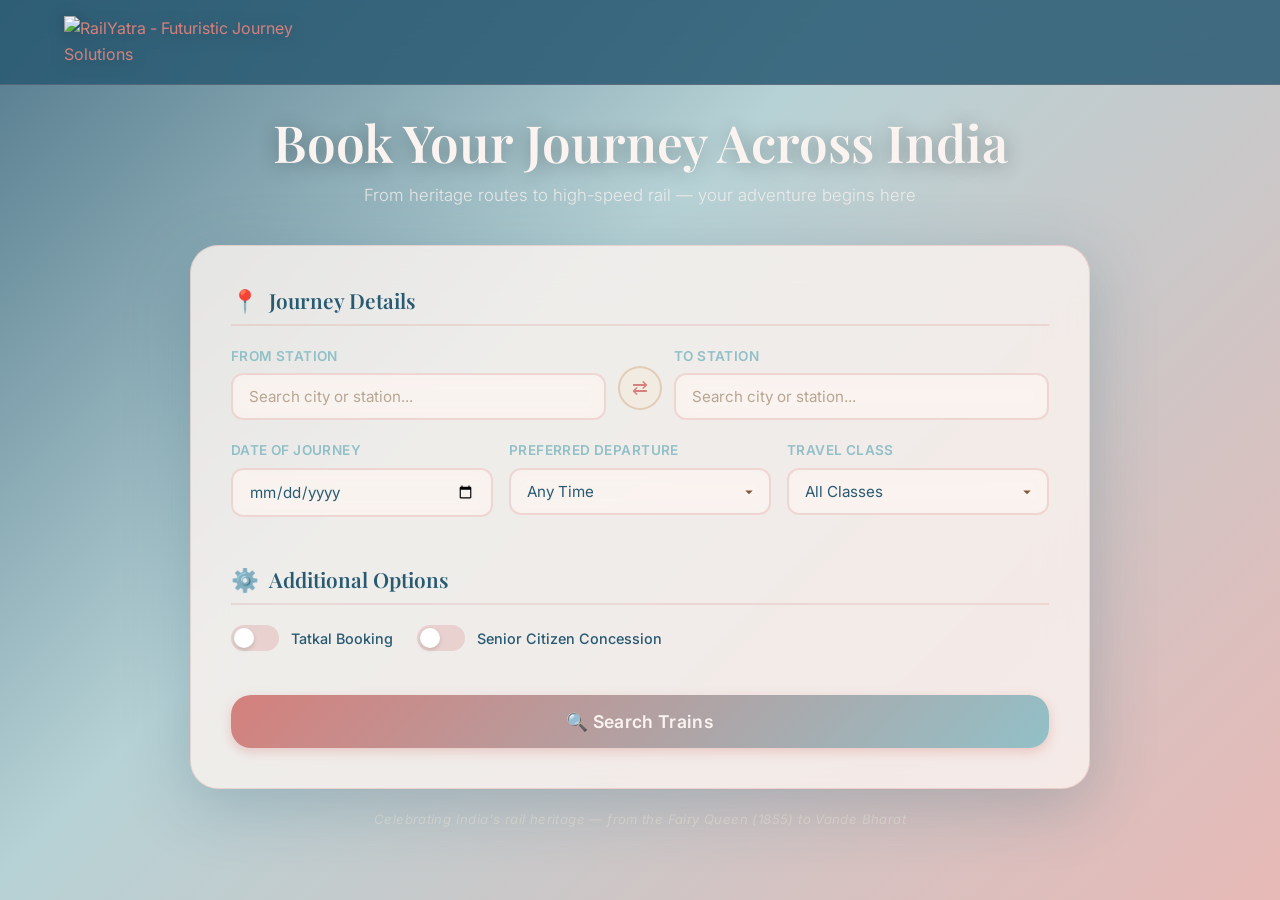
==== commit 4828ca10: "Update index.html" ====
--- a/index.html
+++ b/index.html
@@ -12,33 +12,6 @@
   <link rel="icon" type="image/png" href="https://cdn.phototourl.com/free/2026-08-19-76118bb4-a28d-4fdc-ba7e-831e129bc135.png" />
   <link rel="stylesheet" href="styles.css">
   <style>
-    /* Navbar layout */
-.navbar {
-  display: flex;
-  justify-content: space-between; /* Pushes logo left, button right */
-  align-items: center;
-  padding: 15px 40px;
-  background-color: transparent; /* Adjust color to match your current header shade */
-  width: 100%;
-}
-
-/* Sign In Button styling matching UI scheme */
-.btn-signin {
-  padding: 8px 20px;
-  border: 1px solid #7cb3be; /* Theme accent color */
-  border-radius: 6px;
-  color: #ffffff;
-  text-decoration: none;
-  font-weight: 600;
-  font-size: 14px;
-  transition: all 0.3s ease;
-}
-
-/* Hover Effect */
-.btn-signin:hover {
-  background-color: #7cb3be;
-  color: #1a3b47;
-}
     /* Station dropdown styles */
     .station-input-wrapper {
       position: relative;
@@ -147,14 +120,14 @@
 </head>
 <body>
 
- <nav>
-  <!-- Logo Container -->
-  <div>
-    <a href="index.html" title="RailYatra - Futuristic Journey Solutions">
-      <img alt="RailYatra - Futuristic Journey Solutions" src="https://cdn.phototourl.com/free/2026-08-19-053d87a8-767c-47d0-b0b3-64b555b55510.png">
-    </a>
-  </div>
-</nav>
+  <!-- Navbar -->
+  <nav class="navbar" id="main-navbar">
+    <div class="container">
+      <a href="index.html" class="navbar-brand" title="RailYatra - Futuristic Journey Solutions">
+        <img src="https://cdn.phototourl.com/free/2026-08-19-053d87a8-767c-47d0-b0b3-64b555b55510.png" alt="RailYatra - Futuristic Journey Solutions" class="main-brand-logo">
+      </a>
+    </div>
+  </nav>
 
   <!-- Hero Section -->
 <section class="hero" id="hero">
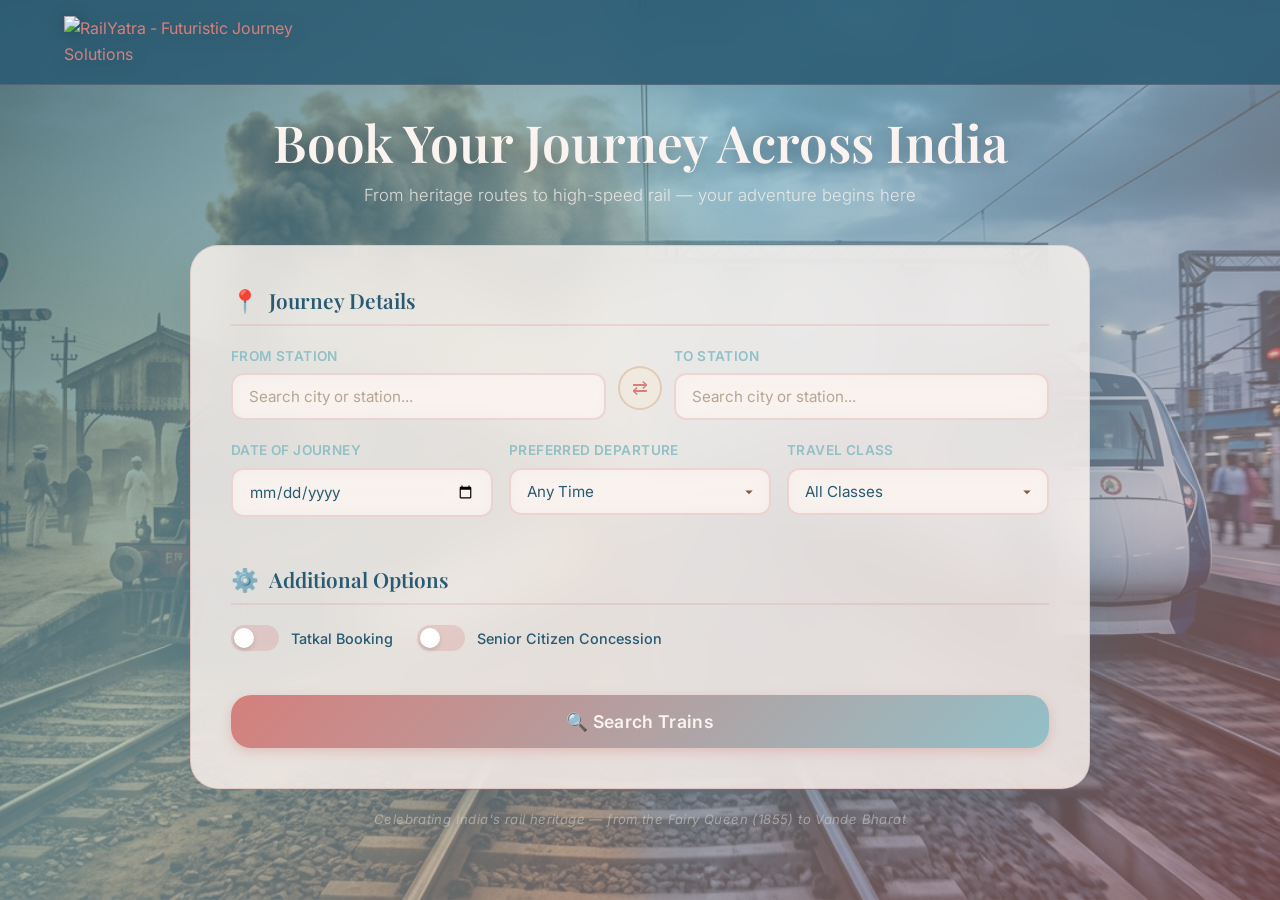
==== commit 8cd928e3: "Remove heritage train slide from slideshow" ====
--- a/index.html
+++ b/index.html
@@ -133,7 +133,7 @@
 <section class="hero" id="hero">
     <!-- Slideshow Background -->
     <div class="hero-slideshow">
-    <div class="slide" style="background-image: url('heritage-train.jpg')"></div>
+    
     <div class="slide" style="background-image: url('train-evolution.jpg')"></div>
     <div class="slide" style="background-image: url('modern-train.jpg')"></div>
 </div>
--- a/styles.css
+++ b/styles.css
@@ -60,6 +60,7 @@
   scroll-behavior: smooth;
   -webkit-font-smoothing: antialiased;
 }
+
 body {
   font-family: var(--font-body);
   color: var(--text);
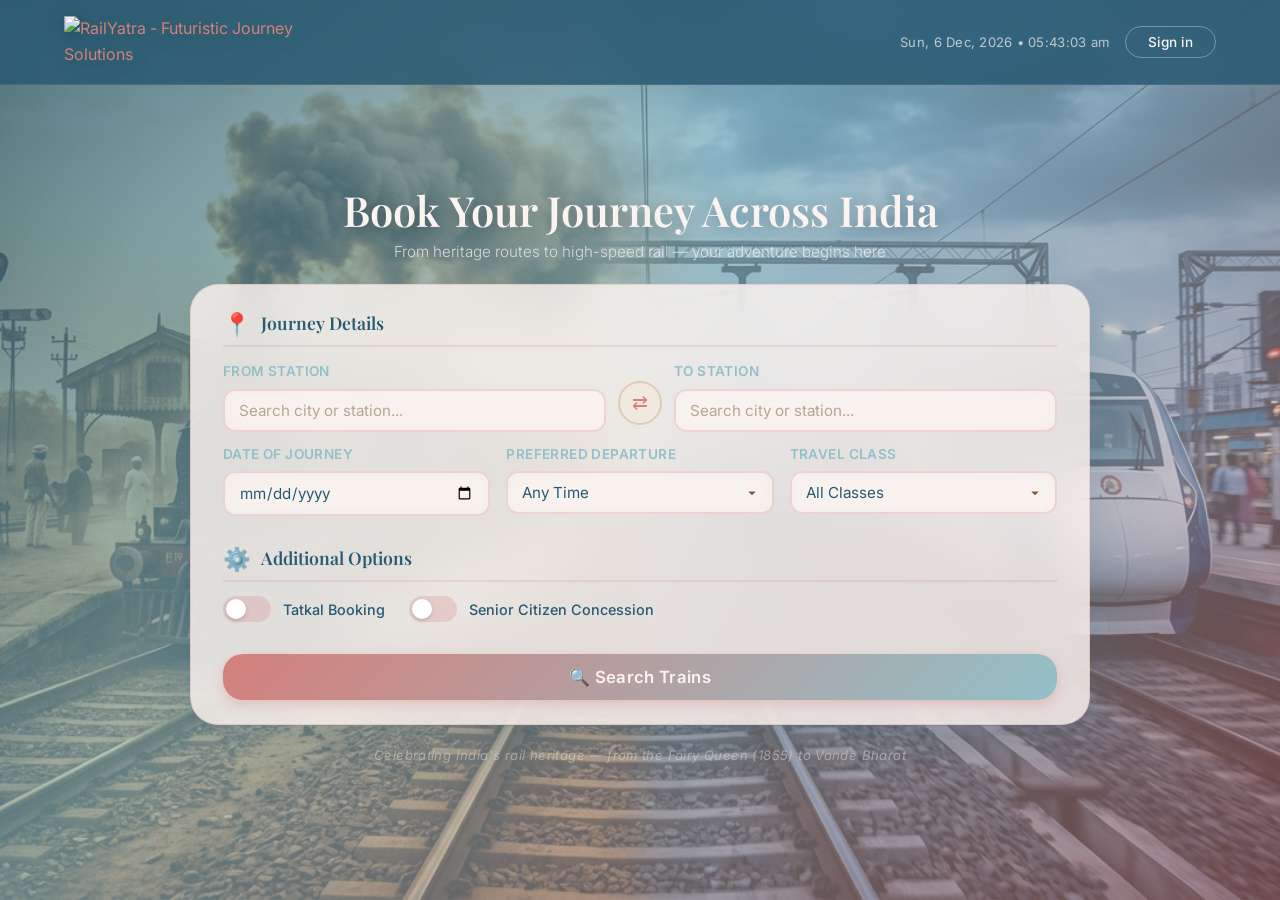
==== commit 96f6e608: "Add files via upload" ====
--- a/index.html
+++ b/index.html
@@ -4,8 +4,6 @@
   <meta charset="UTF-8">
   <meta name="viewport" content="width=device-width, initial-scale=1.0">
   <meta name="description" content="RailYatra — Book Indian train tickets with ease. Search trains, compare prices, and book seats or apply for waiting list.">
-  <title>RailYatra — Train Seat Booking Portal</title>
-  <meta charset="UTF-8" />
   <title>RailYatra — Train Seat Booking Portal</title>
   
   <!-- Add your favicon here -->
@@ -95,7 +93,7 @@
 
     /* Form section spacing */
     .form-section {
-      margin-bottom: 28px;
+      margin-bottom: 16px;
     }
     .form-section:last-child { margin-bottom: 0; }
 
@@ -126,6 +124,10 @@
       <a href="index.html" class="navbar-brand" title="RailYatra - Futuristic Journey Solutions">
         <img src="https://cdn.phototourl.com/free/2026-08-19-053d87a8-767c-47d0-b0b3-64b555b55510.png" alt="RailYatra - Futuristic Journey Solutions" class="main-brand-logo">
       </a>
+      <div class="navbar-right">
+        <div class="navbar-datetime" id="navbar-datetime"></div>
+        <button type="button" class="btn-signin" id="signin-btn" onclick="return false;">Sign in</button>
+      </div>
     </div>
   </nav>
 
@@ -232,5 +234,18 @@
   </section>
 
   <script src="app.js"></script>
+  <script>
+    // Live date & time in navbar
+    function updateNavbarDateTime() {
+      const now = new Date();
+      const options = { weekday: 'short', year: 'numeric', month: 'short', day: 'numeric' };
+      const dateStr = now.toLocaleDateString('en-IN', options);
+      const timeStr = now.toLocaleTimeString('en-IN', { hour: '2-digit', minute: '2-digit', second: '2-digit', hour12: true });
+      const el = document.getElementById('navbar-datetime');
+      if (el) el.textContent = dateStr + '  •  ' + timeStr;
+    }
+    updateNavbarDateTime();
+    setInterval(updateNavbarDateTime, 1000);
+  </script>
 </body>
 </html>
--- a/styles.css
+++ b/styles.css
@@ -188,8 +188,8 @@
 }
 
 .btn-lg {
-  padding: 16px 40px;
-  font-size: 1.1rem;
+  padding: 13px 40px;
+  font-size: 1.05rem;
   border-radius: var(--radius-lg);
 }
 
@@ -206,7 +206,7 @@
 
 /* ---------- Form Controls ---------- */
 .form-group {
-  margin-bottom: 20px;
+  margin-bottom: 12px;
 }
 
 .form-group label {
@@ -221,7 +221,7 @@
 
 .form-control {
   width: 100%;
-  padding: 12px 16px;
+  padding: 10px 14px;
   border: 2px solid rgba(var(--amber-rgb), 0.25);
   border-radius: var(--radius-md);
   font-family: var(--font-body);
@@ -354,14 +354,52 @@
   font-size: 1.2rem;
 }
 
+/* ---------- Navbar Right (DateTime + Sign In) ---------- */
+.navbar-right {
+  display: flex;
+  align-items: center;
+  gap: 16px;
+}
+
+.navbar-datetime {
+  font-family: var(--font-body);
+  font-size: 0.82rem;
+  font-weight: 400;
+  color: rgba(var(--cream-rgb), 0.7);
+  letter-spacing: 0.02em;
+  white-space: nowrap;
+}
+
+.btn-signin {
+  display: inline-flex;
+  align-items: center;
+  gap: 6px;
+  padding: 7px 22px;
+  border: 1.5px solid rgba(var(--cream-rgb), 0.35);
+  border-radius: 50px;
+  background: transparent;
+  color: var(--cream);
+  font-family: var(--font-body);
+  font-size: 0.85rem;
+  font-weight: 500;
+  cursor: default;
+  letter-spacing: 0.02em;
+  transition: all var(--transition-med);
+}
+
+.btn-signin:hover {
+  background: rgba(var(--cream-rgb), 0.12);
+  border-color: rgba(var(--cream-rgb), 0.55);
+}
+
 /* ---------- Hero Section ---------- */
 .hero {
   position: relative;
-  min-height: 100vh;
+  height: 100vh;
   display: flex;
   align-items: center;
   justify-content: center;
-  padding: 100px 24px 60px;
+  padding: 70px 24px 20px;
   overflow: hidden;
 }
 
@@ -405,18 +443,18 @@
 
 .hero-title {
   font-family: var(--font-heading);
-  font-size: clamp(2rem, 5vw, 3.2rem);
+  font-size: clamp(1.6rem, 4vw, 2.6rem);
   color: var(--cream);
   text-align: center;
-  margin-bottom: 8px;
+  margin-bottom: 4px;
   text-shadow: 0 2px 20px rgba(0,0,0,0.3);
 }
 
 .hero-subtitle {
   text-align: center;
   color: rgba(var(--cream-rgb), 0.8);
-  font-size: 1.05rem;
-  margin-bottom: 36px;
+  font-size: 0.95rem;
+  margin-bottom: 20px;
   font-weight: 300;
 }
 
@@ -427,17 +465,17 @@
   -webkit-backdrop-filter: blur(24px);
   border: 1px solid rgba(var(--amber-rgb), 0.25);
   border-radius: var(--radius-xl);
-  padding: 40px;
+  padding: 24px 32px;
   box-shadow: 0 16px 64px rgba(var(--deep-brown-rgb), 0.25);
   animation: slideUp 0.8s ease-out;
 }
 
 .booking-form .section-title {
   font-family: var(--font-heading);
-  font-size: 1.3rem;
+  font-size: 1.1rem;
   color: var(--deep-brown);
-  margin-bottom: 20px;
-  padding-bottom: 10px;
+  margin-bottom: 14px;
+  padding-bottom: 8px;
   border-bottom: 2px solid rgba(var(--amber-rgb), 0.2);
   display: flex;
   align-items: center;
@@ -1398,4 +1436,6 @@
   .train-name-group .train-name { font-size: 1.05rem; }
   .search-summary .station-name { font-size: 1.15rem; }
   .availability-badges { flex-direction: column; }
-}
+  .navbar-datetime { display: none; }
+  .btn-signin { padding: 5px 14px; font-size: 0.78rem; }
+}
